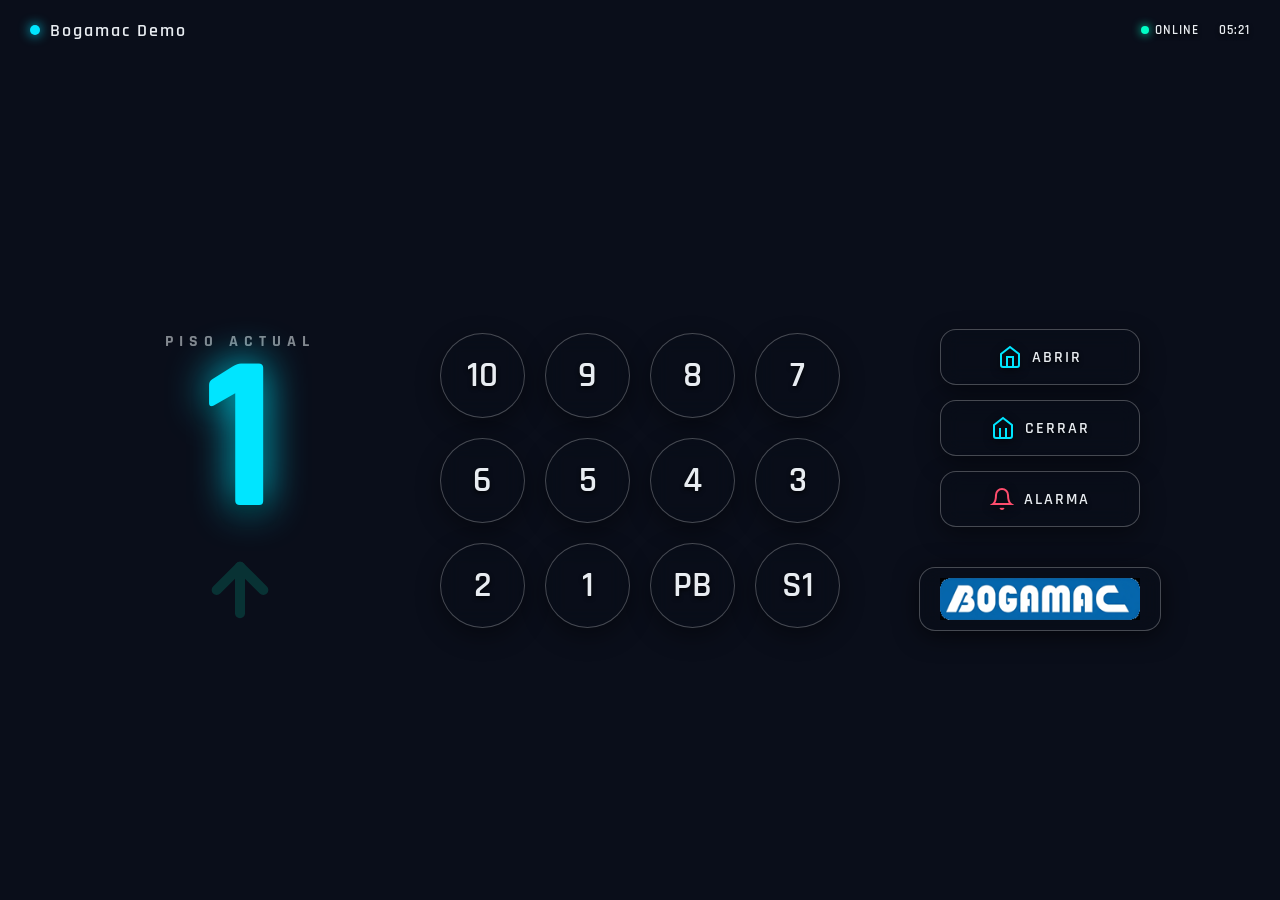
==== index.html @ 4fdbecd4 "arreglo" ====
<!DOCTYPE html>
<html lang="es">
<head>
  <meta charset="UTF-8" />
  <meta name="viewport" content="width=device-width, initial-scale=1.0, user-scalable=no" />
  <title>Botonera Ascensor - Bogamac Demo</title>
  <link rel="preconnect" href="https://fonts.googleapis.com" />
  <link rel="preconnect" href="https://fonts.gstatic.com" crossorigin />
  <link href="https://fonts.googleapis.com/css2?family=Rajdhani:wght@400;500;600;700&family=Space+Grotesk:wght@400;500;700&display=swap" rel="stylesheet" />
  
  <style>
    * { margin: 0; padding: 0; box-sizing: border-box; }
    :root {
      --accent: #00E5FF;
      --accent-soft: rgba(0, 229, 255, 0.15);
      --text: #E8ECF1;
      --text-dim: rgba(232, 236, 241, 0.55);
      --btn-bg: rgba(10, 14, 26, 0.45); 
      --btn-border: rgba(255, 255, 255, 0.25);
      --danger: #FF4D6D;
      --success: #00FFC6;
    }
    
    html, body {
      width: 100%; height: 100%; overflow: hidden;
      background: #000;
      color: var(--text);
      font-family: 'Space Grotesk', sans-serif;
      user-select: none; -webkit-tap-highlight-color: transparent;
      display: flex;
      justify-content: center;
      align-items: center;
    }

    .app-container {
      position: relative;
      width: 100vw;
      height: 100vh;
      overflow: hidden;
      background: #0A0E1A;
    }

    /* VIDEOS */
    .bg-video {
      position: absolute;
      top: 0; left: 0;
      width: 100%; height: 100%;
      object-fit: cover;
      z-index: 0; 
      opacity: 0; 
      transition: opacity 1s ease-in-out; 
    }
    .bg-video.active { opacity: 1; }

    /* BARRA SUPERIOR */
    .topbar {
      position: absolute; top: 0; left: 0; right: 0; height: 60px; padding: 0 30px;
      display: flex; justify-content: space-between; align-items: center;
      background: linear-gradient(to bottom, rgba(10,14,26,0.9), transparent);
      z-index: 10;
    }
    .brand { display: flex; align-items: center; gap: 10px; }
    .logo-dot { width: 10px; height: 10px; border-radius: 50%; background: var(--accent); box-shadow: 0 0 12px var(--accent); }
    .brand-name { font-family: 'Rajdhani', sans-serif; font-weight: 600; letter-spacing: 2px; font-size: 18px; }
    .status { display: flex; gap: 20px; align-items: center; }
    .status-item { display: flex; align-items: center; gap: 6px; font-size: 13px; letter-spacing: 1px; color: var(--text); font-family: 'Rajdhani', sans-serif; font-weight: 600; text-shadow: 0 2px 4px rgba(0,0,0,0.8); }
    .pulse { width: 8px; height: 8px; border-radius: 50%; background: var(--success); box-shadow: 0 0 10px var(--success); animation: pulse 1.6s infinite; }
    @keyframes pulse { 0%, 100% { opacity: 1; transform: scale(1); } 50% { opacity: 0.4; transform: scale(0.85); } }

    /* PANEL PRINCIPAL */
    .panel {
      position: absolute; top: 60px; left: 0; right: 0; bottom: 0;
      display: flex; flex-direction: row; align-items: center; justify-content: space-evenly;
      padding: 20px 40px; 
      z-index: 10;
      pointer-events: none; 
    }

    /* SECCIÓN IZQUIERDA: Piso y Flecha */
    .floor-indicator { 
      display: flex; flex-direction: column; align-items: center; justify-content: center; 
      pointer-events: auto; width: 30%;
    }
    .floor-indicator .label { font-family: 'Rajdhani', sans-serif; font-size: 16px; letter-spacing: 6px; color: var(--text-dim); font-weight: 700; margin-bottom: -10px; }
    .current-floor { 
      font-family: 'Rajdhani', sans-serif; font-weight: 700; font-size: 220px; 
      line-height: 0.9; color: var(--accent); 
      text-shadow: 0 0 40px rgba(0, 229, 255, 0.9), 0 6px 15px rgba(0,0,0,0.9); 
      transform-origin: center center; 
    }
    .animate-drop { animation: dropAndBounce 1.2s cubic-bezier(0.25, 0.46, 0.45, 0.94) forwards; }
    @keyframes dropAndBounce {
      0% { transform: translateY(-500px) scale(1.1); opacity: 0; }
      30% { transform: translateY(0px) scale(1); opacity: 1; }
      45% { transform: translateY(-30px) scale(1); }
      60% { transform: translateY(0px) scale(1); }
      75% { transform: translateY(-10px) scale(1); }
      90% { transform: translateY(0px) scale(1); }
      100% { transform: translateY(0px) scale(1); }
    }
    .direction-container { height: 80px; display: flex; justify-content: center; align-items: center; margin-top: 10px; }
    .direction-arrow {
      width: 80px; height: 80px; color: var(--success); 
      filter: drop-shadow(0 0 15px rgba(0, 255, 198, 0.8));
      transition: transform 0.4s cubic-bezier(0.175, 0.885, 0.32, 1.275), opacity 0.3s ease;
    }
    .direction-arrow.up { transform: rotate(0deg); animation: bounceUp 1.2s infinite ease-in-out; }
    .direction-arrow.down { transform: rotate(180deg); animation: bounceDown 1.2s infinite ease-in-out; }
    .direction-arrow.stopped { animation: none; opacity: 0.15; filter: none; }
    @keyframes bounceUp { 0%, 100% { transform: translateY(0) rotate(0deg); } 50% { transform: translateY(-15px) rotate(0deg); } }
    @keyframes bounceDown { 0%, 100% { transform: translateY(0) rotate(180deg); } 50% { transform: translateY(15px) rotate(180deg); } }

    /* SECCIÓN CENTRAL: Botones de pisos (SIN RECUADRO OSCURO) */
    .floors-grid {
      display: grid; grid-template-columns: repeat(4, 85px); gap: 20px; 
      pointer-events: auto; 
      
      /* Se eliminó el fondo, el borde y el blur de esta caja */
      background: transparent;
      border: none;
      backdrop-filter: none;
      -webkit-backdrop-filter: none;
      padding: 0; 
    }
    
    .floor-btn {
      width: 85px; height: 85px; border-radius: 50%; border: 1px solid var(--btn-border);
      background: var(--btn-bg); backdrop-filter: blur(10px); -webkit-backdrop-filter: blur(10px);
      color: var(--text); font-family: 'Rajdhani', sans-serif; font-weight: 600; font-size: 36px;
      cursor: pointer; position: relative; overflow: hidden;
      transition: transform 0.12s ease, background 0.2s ease, box-shadow 0.2s ease;
      text-shadow: 0 2px 4px rgba(0,0,0,0.8); box-shadow: 0 8px 24px rgba(0, 0, 0, 0.4);
    }
    .floor-btn:hover { background: rgba(10, 14, 26, 0.6); }
    .floor-btn:active { transform: scale(0.92); }
    .floor-btn.selected {
      background: var(--accent-soft); border-color: var(--accent); color: var(--accent);
      box-shadow: 0 0 24px rgba(0, 229, 255, 0.6), inset 0 0 20px rgba(0, 229, 255, 0.2);
      text-shadow: 0 0 10px rgba(0, 229, 255, 0.8);
    }
    .floor-btn .ripple { position: absolute; border-radius: 50%; background: rgba(0, 229, 255, 0.4); transform: scale(0); animation: rippleAnim 0.6s ease-out; pointer-events: none; }
    @keyframes rippleAnim { to { transform: scale(4); opacity: 0; } }

    /* SECCIÓN DERECHA: Especiales y Logo */
    .right-section {
      display: flex; flex-direction: column; align-items: center; justify-content: center; 
      gap: 40px; width: 30%; pointer-events: auto;
    }
    .special-functions { display: flex; flex-direction: column; gap: 15px; width: 100%; align-items: center; }
    .special-btn {
      display: flex; flex-direction: row; align-items: center; justify-content: center; gap: 10px; padding: 15px 20px;
      border-radius: 16px; border: 1px solid var(--btn-border); background: var(--btn-bg);
      backdrop-filter: blur(10px); -webkit-backdrop-filter: blur(10px);
      color: var(--text); font-family: 'Rajdhani', sans-serif;
      font-size: 16px; letter-spacing: 2px; font-weight: 600; cursor: pointer;
      transition: transform 0.12s ease, background 0.2s ease;
      box-shadow: 0 8px 24px rgba(0, 0, 0, 0.4); text-shadow: 0 2px 4px rgba(0,0,0,0.8);
      width: 100%; max-width: 200px;
    }
    .special-btn svg { width: 24px; height: 24px; color: var(--accent); filter: drop-shadow(0 2px 4px rgba(0,0,0,0.8)); }
    .special-btn:hover { background: rgba(10, 14, 26, 0.6); }
    .special-btn:active { transform: scale(0.92); }
    .special-btn.alarm svg { color: var(--danger); }

    .corporate-logo-container {
      background: var(--btn-bg); backdrop-filter: blur(10px);
      border: 1px solid var(--btn-border); border-radius: 16px;
      padding: 10px 20px; box-shadow: 0 4px 25px rgba(0, 0, 0, 0.6);
      display: flex; justify-content: center; align-items: center; pointer-events: none; 
    }
    .corporate-logo { width: 200px; height: auto; object-fit: contain; display: block; }

    /* TOAST */
    .toast {
      position: absolute; bottom: 30px; left: 50%; transform: translateX(-50%) translateY(20px);
      padding: 12px 24px; border-radius: 14px; background: rgba(10, 14, 26, 0.85);
      border: 1px solid var(--accent); color: var(--accent); font-family: 'Rajdhani', sans-serif;
      font-weight: 600; letter-spacing: 2px; font-size: 15px; opacity: 0; pointer-events: none;
      transition: opacity 0.3s ease, transform 0.3s ease; backdrop-filter: blur(10px); z-index: 100;
      box-shadow: 0 10px 30px rgba(0, 0, 0, 0.5); text-align: center; width: max-content; max-width: 90%;
    }
    .toast.show { opacity: 1; transform: translateX(-50%) translateY(0); }

    /* =========================================================
       ADAPTACIÓN PARA CELULARES EN VERTICAL
       ========================================================= */
    @media (max-aspect-ratio: 1/1) {
      .topbar { padding: 0 15px; height: 50px; }
      .brand-name { font-size: 15px; }
      
      .panel {
        flex-direction: column;
        padding: 10px;
        justify-content: space-evenly;
        top: 50px;
      }

      .floor-indicator { width: 100%; margin-top: 0; flex-direction: row; gap: 20px; }
      .floor-indicator .label { display: none; }
      .current-floor { font-size: 130px; }
      .direction-container { margin-top: 0; height: 60px; }
      .direction-arrow { width: 60px; height: 60px; }

      .floors-grid { 
        grid-template-columns: repeat(3, 75px); 
        gap: 15px; 
        width: 100%;
        justify-content: center;
      }
      .floor-btn { width: 75px; height: 75px; font-size: 32px; }

      .right-section { width: 100%; flex-direction: column; gap: 15px; }
      .special-functions { flex-direction: row; justify-content: center; gap: 10px; }
      .special-btn { padding: 10px 5px; font-size: 12px; flex-direction: column; max-width: 80px; gap: 5px; }
      .special-btn svg { width: 20px; height: 20px; }
      
      .corporate-logo-container { padding: 8px 15px; }
      .corporate-logo { width: 160px; }
    }
  </style>
</head>
<body>

  <div class="app-container">
    
    <video id="bg-video-1" class="bg-video active" autoplay muted playsinline>
      <source src="video1.mp4" type="video/mp4" />
    </video>
    <video id="bg-video-2" class="bg-video" muted playsinline>
      <source src="video2.mp4" type="video/mp4" />
    </video>

    <header class="topbar">
      <div class="brand">
        <span class="logo-dot"></span>
        <span class="brand-name">Bogamac Demo</span>
      </div>
      <div class="status">
        <span class="status-item"><span class="pulse"></span> ONLINE</span>
        <span class="status-item" id="clock">--:--</span>
      </div>
    </header>

    <main class="panel">
      
      <section class="floor-indicator">
        <span class="label">PISO ACTUAL</span>
        <div class="current-floor" id="currentFloor">1</div>
        <div class="direction-container">
          <svg id="directionArrow" class="direction-arrow stopped" viewBox="0 0 24 24" fill="none" stroke="currentColor" stroke-width="3" stroke-linecap="round" stroke-linejoin="round">
            <line x1="12" y1="19" x2="12" y2="5"></line>
            <polyline points="5 12 12 5 19 12"></polyline>
          </svg>
        </div>
      </section>

      <section class="floors-grid" id="floorsGrid"></section>

      <section class="right-section">
        <div class="special-functions">
          <button class="special-btn" data-action="open">
            <svg viewBox="0 0 24 24" fill="none" stroke="currentColor" stroke-width="2"><path d="M3 9l9-7 9 7v11a2 2 0 0 1-2 2H5a2 2 0 0 1-2-2z"/><polyline points="9 22 9 12 15 12 15 22"/></svg>
            <span>ABRIR</span>
          </button>
          <button class="special-btn" data-action="close">
            <svg viewBox="0 0 24 24" fill="none" stroke="currentColor" stroke-width="2"><path d="M3 9l9-7 9 7v11a2 2 0 0 1-2 2H5a2 2 0 0 1-2-2z"/><line x1="9" y1="22" x2="9" y2="12"/><line x1="15" y1="22" x2="15" y2="12"/></svg>
            <span>CERRAR</span>
          </button>
          <button class="special-btn alarm" data-action="alarm">
            <svg viewBox="0 0 24 24" fill="none" stroke="currentColor" stroke-width="2"><path d="M18 8A6 6 0 0 0 6 8c0 7-3 9-3 9h18s-3-2-3-9"/><path d="M13.73 21a2 2 0 0 1-3.46 0"/></svg>
            <span>ALARMA</span>
          </button>
        </div>

        <div class="corporate-logo-container">
          <img src="logo.png" alt="Logo Bogamac" class="corporate-logo" />
        </div>
      </section>

    </main>

    <div class="toast" id="toast"></div>
  </div>

  <script>
    const FLOORS = [10, 9, 8, 7, 6, 5, 4, 3, 2, 1, 0, -1];
    const FLOOR_LABELS = { 0: 'PB', '-1': 'S1' };
    const grid = document.getElementById('floorsGrid');
    const currentFloorEl = document.getElementById('currentFloor');
    const arrowEl = document.getElementById('directionArrow'); 
    const clockEl = document.getElementById('clock');
    const toastEl = document.getElementById('toast');

    let currentFloor = 1;
    let direction = 'stopped'; 
    let selectedFloors = new Set();

    FLOORS.forEach((floor) => {
      const btn = document.createElement('button');
      btn.className = 'floor-btn';
      btn.dataset.floor = floor;
      btn.textContent = FLOOR_LABELS[floor] ?? floor;
      btn.addEventListener('click', (e) => onFloorClick(floor, btn, e));
      grid.appendChild(btn);
    });

    function onFloorClick(floor, btn, event) {
      createRipple(btn, event);
      if (floor === currentFloor) { showToast(`Ya estás en el piso ${labelFor(floor)}`); return; }
      if (selectedFloors.has(floor)) {
        selectedFloors.delete(floor); btn.classList.remove('selected'); showToast(`Piso ${labelFor(floor)} cancelado`);
      } else {
        selectedFloors.add(floor); btn.classList.add('selected'); showToast(`Piso ${labelFor(floor)} solicitado`);
      }
      updateArrow(); 
    }

    document.querySelectorAll('.special-btn').forEach((btn) => {
      btn.addEventListener('click', () => {
        const action = btn.dataset.action;
        const messages = { open: 'Puertas abriendo...', close: 'Puertas cerrando...', alarm: '¡ALARMA ACTIVADA!' };
        showToast(messages[action]);
      });
    });

    function createRipple(el, event) {
      const rect = el.getBoundingClientRect();
      const size = Math.max(rect.width, rect.height);
      const clientX = event.clientX ?? (event.touches ? event.touches[0].clientX : rect.left + rect.width / 2);
      const clientY = event.clientY ?? (event.touches ? event.touches[0].clientY : rect.top + rect.height / 2);
      const x = clientX - rect.left - size / 2;
      const y = clientY - rect.top - size / 2;
      
      const ripple = document.createElement('span');
      ripple.className = 'ripple';
      ripple.style.width = ripple.style.height = size + 'px';
      ripple.style.left = x + 'px'; ripple.style.top = y + 'px';
      el.appendChild(ripple);
      setTimeout(() => ripple.remove(), 600);
    }

    let toastTimeout;
    function showToast(message) {
      toastEl.textContent = message;
      toastEl.classList.add('show');
      clearTimeout(toastTimeout);
      toastTimeout = setTimeout(() => toastEl.classList.remove('show'), 2200);
    }

    function labelFor(floor) { return FLOOR_LABELS[floor] ?? floor; }

    function updateClock() {
      const now = new Date();
      clockEl.textContent = now.toLocaleTimeString('es-ES', { hour: '2-digit', minute: '2-digit' });
    }
    updateClock(); setInterval(updateClock, 1000);

    function updateArrow() {
      if (selectedFloors.size === 0) {
        arrowEl.className.baseVal = 'direction-arrow stopped';
        direction = 'stopped';
        return;
      }
      const targets = Array.from(selectedFloors).sort((a, b) => a - b);
      let target = direction === 'up' ? targets[targets.length - 1] : targets[0];
      if (direction === 'stopped') target = targets[0]; 

      if (target > currentFloor) {
        arrowEl.className.baseVal = 'direction-arrow up';
        direction = 'up';
      } else if (target < currentFloor) {
        arrowEl.className.baseVal = 'direction-arrow down';
        direction = 'down';
      } else {
        arrowEl.className.baseVal = 'direction-arrow stopped';
        direction = 'stopped';
      }
    }

    function animateFloorNumber() {
      currentFloorEl.classList.remove('animate-drop');
      void currentFloorEl.offsetWidth; 
      currentFloorEl.classList.add('animate-drop');
    }

    function simulateMovement() {
      if (selectedFloors.size === 0) {
        if (direction !== 'stopped') {
          direction = 'stopped';
          updateArrow();
        }
        return;
      }

      const targets = Array.from(selectedFloors).sort((a, b) => a - b);
      let target = direction === 'up' ? targets[targets.length - 1] : targets[0];
      
      if (currentFloor === target) {
        selectedFloors.delete(target);
        const btn = document.querySelector(`.floor-btn[data-floor="${target}"]`);
        if (btn) btn.classList.remove('selected');
        updateArrow(); 
        return;
      }

      const step = direction === 'up' ? 1 : -1;
      const nextFloor = currentFloor + step;

      if (nextFloor > target && direction === 'up') { direction = 'down'; }
      else if (nextFloor < target && direction === 'down') { direction = 'up'; }
      
      currentFloor = nextFloor;
      currentFloorEl.textContent = labelFor(currentFloor);
      
      animateFloorNumber();

      if (direction === 'up') {
        arrowEl.className.baseVal = 'direction-arrow up';
      } else {
        arrowEl.className.baseVal = 'direction-arrow down';
      }
    }
    
    setInterval(simulateMovement, 1500);

    const video1 = document.getElementById('bg-video-1');
    const video2 = document.getElementById('bg-video-2');
    let isVideo1Playing = true;

    function playNextVideo() {
      if (isVideo1Playing) {
        video2.currentTime = 0;
        video2.play();
        video2.classList.add('active');
        video1.classList.remove('active');
        setTimeout(() => video1.pause(), 1000);
        isVideo1Playing = false;
      } else {
        video1.currentTime = 0;
        video1.play();
        video1.classList.add('active');
        video2.classList.remove('active');
        setTimeout(() => video2.pause(), 1000);
        isVideo1Playing = true;
      }
    }

    video1.addEventListener('ended', playNextVideo);
    video2.addEventListener('ended', playNextVideo);

    document.addEventListener('click', () => {
      if (video1.paused && isVideo1Playing) video1.play();
      if (video2.paused && !isVideo1Playing) video2.play();
    }, { once: true });
  </script>
</body>
</html>
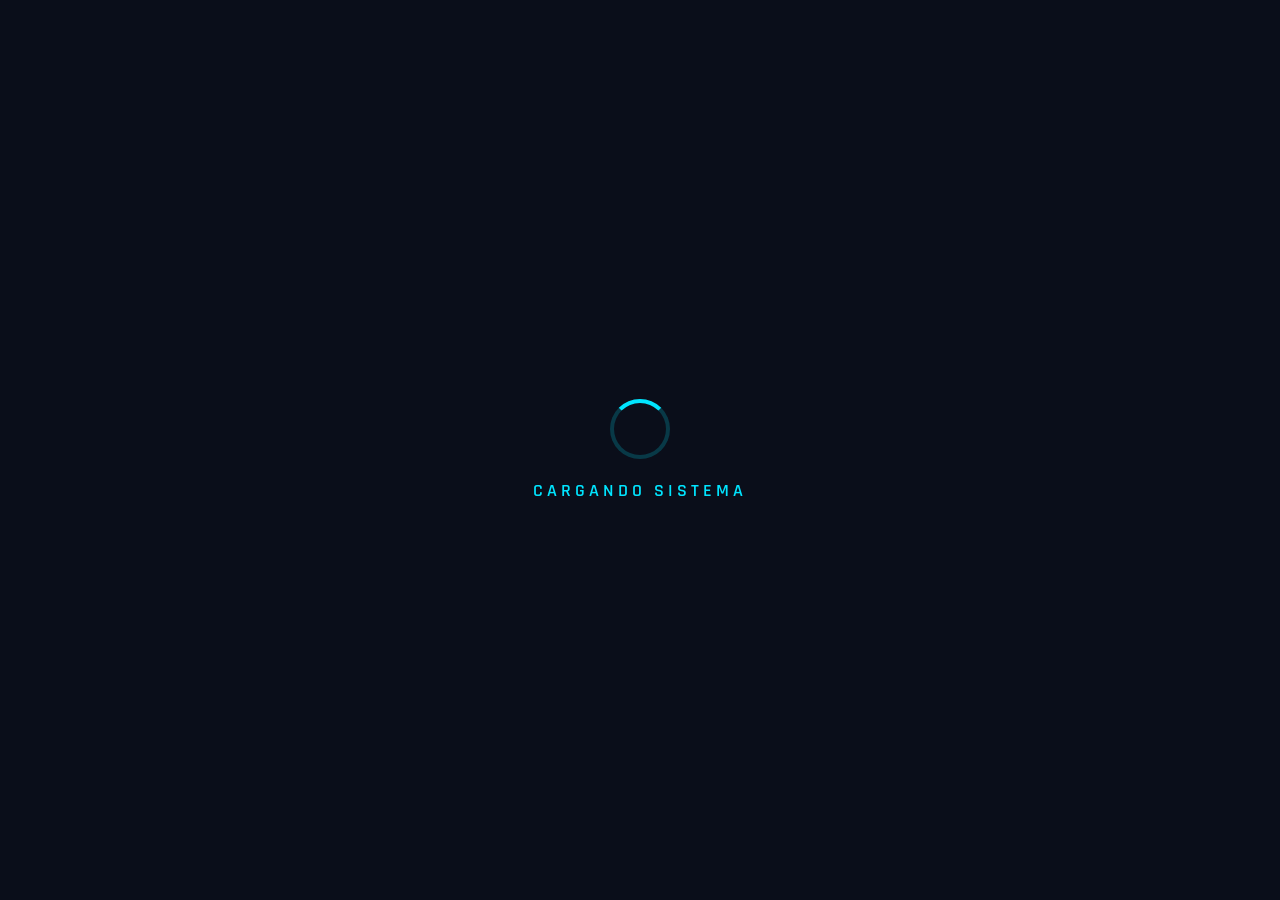
==== commit 1c427595: "Add files via upload" ====
--- a/index.html
+++ b/index.html
@@ -40,6 +40,41 @@
       background: #0A0E1A;
     }
 
+    /* --- PANTALLA DE CARGA --- */
+    #loader {
+      position: absolute;
+      top: 0; left: 0; width: 100%; height: 100%;
+      background: #0A0E1A;
+      z-index: 9999; /* Por encima de todo */
+      display: flex;
+      flex-direction: column;
+      justify-content: center;
+      align-items: center;
+      transition: opacity 0.8s ease, visibility 0.8s ease;
+    }
+    #loader.hidden {
+      opacity: 0;
+      visibility: hidden;
+    }
+    .loader-spinner {
+      width: 60px; height: 60px;
+      border: 4px solid rgba(0, 229, 255, 0.2);
+      border-top-color: var(--accent);
+      border-radius: 50%;
+      animation: spin 1s linear infinite;
+      margin-bottom: 20px;
+    }
+    .loader-text {
+      font-family: 'Rajdhani', sans-serif;
+      font-size: 18px;
+      letter-spacing: 4px;
+      color: var(--accent);
+      font-weight: 600;
+      animation: pulseText 1.5s infinite;
+    }
+    @keyframes spin { 100% { transform: rotate(360deg); } }
+    @keyframes pulseText { 0%, 100% { opacity: 0.5; } 50% { opacity: 1; } }
+
     /* VIDEOS */
     .bg-video {
       position: absolute;
@@ -110,19 +145,11 @@
     @keyframes bounceUp { 0%, 100% { transform: translateY(0) rotate(0deg); } 50% { transform: translateY(-15px) rotate(0deg); } }
     @keyframes bounceDown { 0%, 100% { transform: translateY(0) rotate(180deg); } 50% { transform: translateY(15px) rotate(180deg); } }
 
-    /* SECCIÓN CENTRAL: Botones de pisos (SIN RECUADRO OSCURO) */
+    /* SECCIÓN CENTRAL: Botones de pisos */
     .floors-grid {
       display: grid; grid-template-columns: repeat(4, 85px); gap: 20px; 
-      pointer-events: auto; 
-      
-      /* Se eliminó el fondo, el borde y el blur de esta caja */
-      background: transparent;
-      border: none;
-      backdrop-filter: none;
-      -webkit-backdrop-filter: none;
-      padding: 0; 
-    }
-    
+      pointer-events: auto; padding: 0;
+    }
     .floor-btn {
       width: 85px; height: 85px; border-radius: 50%; border: 1px solid var(--btn-border);
       background: var(--btn-bg); backdrop-filter: blur(10px); -webkit-backdrop-filter: blur(10px);
@@ -181,39 +208,22 @@
     }
     .toast.show { opacity: 1; transform: translateX(-50%) translateY(0); }
 
-    /* =========================================================
-       ADAPTACIÓN PARA CELULARES EN VERTICAL
-       ========================================================= */
+    /* ADAPTACIÓN PARA CELULARES EN VERTICAL */
     @media (max-aspect-ratio: 1/1) {
       .topbar { padding: 0 15px; height: 50px; }
       .brand-name { font-size: 15px; }
-      
-      .panel {
-        flex-direction: column;
-        padding: 10px;
-        justify-content: space-evenly;
-        top: 50px;
-      }
-
+      .panel { flex-direction: column; padding: 10px; justify-content: space-evenly; top: 50px; }
       .floor-indicator { width: 100%; margin-top: 0; flex-direction: row; gap: 20px; }
       .floor-indicator .label { display: none; }
       .current-floor { font-size: 130px; }
       .direction-container { margin-top: 0; height: 60px; }
       .direction-arrow { width: 60px; height: 60px; }
-
-      .floors-grid { 
-        grid-template-columns: repeat(3, 75px); 
-        gap: 15px; 
-        width: 100%;
-        justify-content: center;
-      }
+      .floors-grid { grid-template-columns: repeat(3, 75px); gap: 15px; width: 100%; justify-content: center; }
       .floor-btn { width: 75px; height: 75px; font-size: 32px; }
-
       .right-section { width: 100%; flex-direction: column; gap: 15px; }
       .special-functions { flex-direction: row; justify-content: center; gap: 10px; }
       .special-btn { padding: 10px 5px; font-size: 12px; flex-direction: column; max-width: 80px; gap: 5px; }
       .special-btn svg { width: 20px; height: 20px; }
-      
       .corporate-logo-container { padding: 8px 15px; }
       .corporate-logo { width: 160px; }
     }
@@ -223,10 +233,17 @@
 
   <div class="app-container">
     
-    <video id="bg-video-1" class="bg-video active" autoplay muted playsinline>
+    <!-- PANTALLA DE CARGA -->
+    <div id="loader">
+      <div class="loader-spinner"></div>
+      <div class="loader-text">CARGANDO SISTEMA</div>
+    </div>
+
+    <!-- VIDEOS (El primero tiene preload="auto") -->
+    <video id="bg-video-1" class="bg-video active" autoplay muted playsinline preload="auto">
       <source src="video1.mp4" type="video/mp4" />
     </video>
-    <video id="bg-video-2" class="bg-video" muted playsinline>
+    <video id="bg-video-2" class="bg-video" muted playsinline preload="auto">
       <source src="video2.mp4" type="video/mp4" />
     </video>
 
@@ -283,6 +300,29 @@
   </div>
 
   <script>
+    // --- LÓGICA DE CARGA DE VIDEO ---
+    const loader = document.getElementById('loader');
+    const video1 = document.getElementById('bg-video-1');
+    const video2 = document.getElementById('bg-video-2');
+
+    // Función para quitar la pantalla de carga
+    function hideLoader() {
+      loader.classList.add('hidden');
+    }
+
+    // Si el video 1 ya tiene suficientes datos descargados (canplaythrough)
+    video1.addEventListener('canplaythrough', () => {
+      // Damos un pequeño retraso de 0.5s para que la transición se vea suave
+      setTimeout(hideLoader, 500); 
+    }, { once: true });
+
+    // Si el video falla por alguna razón, quitamos el loader igual para no bloquear la app
+    video1.addEventListener('error', () => {
+      hideLoader();
+    });
+
+
+    // --- RESTO DE LA LÓGICA DE LA BOTONERA ---
     const FLOORS = [10, 9, 8, 7, 6, 5, 4, 3, 2, 1, 0, -1];
     const FLOOR_LABELS = { 0: 'PB', '-1': 'S1' };
     const grid = document.getElementById('floorsGrid');
@@ -423,8 +463,7 @@
     
     setInterval(simulateMovement, 1500);
 
-    const video1 = document.getElementById('bg-video-1');
-    const video2 = document.getElementById('bg-video-2');
+    // --- LÓGICA DE ROTACIÓN DE VIDEOS ---
     let isVideo1Playing = true;
 
     function playNextVideo() {
